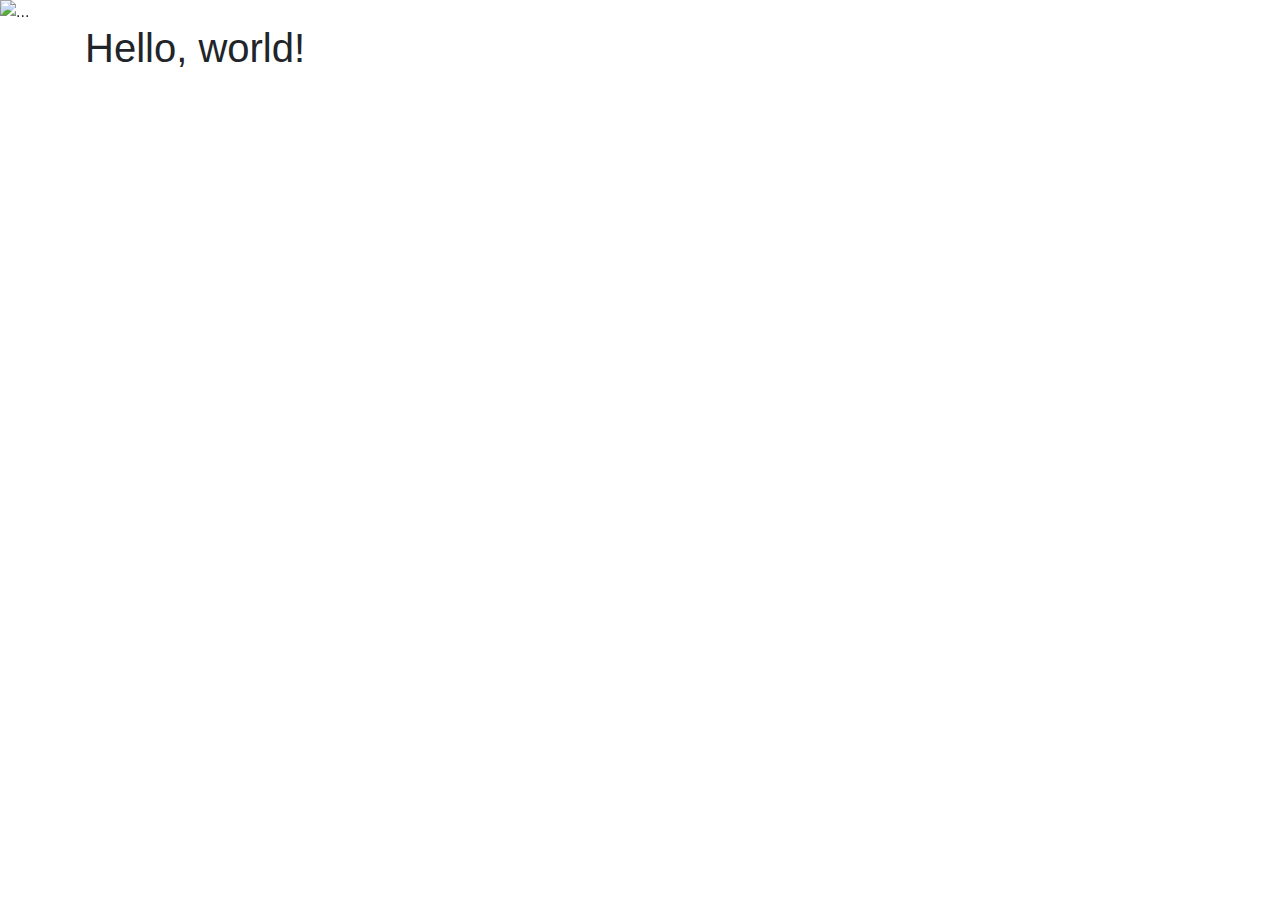
==== index.html @ 35daef99 "Archivos iniciales" ====
<!doctype html>
<html lang="es">
  <head>
    <meta charset="utf-8">
    <meta name="viewport" content="width=device-width, initial-scale=1, shrink-to-fit=no">
    <link rel="stylesheet" href="https://stackpath.bootstrapcdn.com/bootstrap/4.5.2/css/bootstrap.min.css" integrity="sha384-JcKb8q3iqJ61gNV9KGb8thSsNjpSL0n8PARn9HuZOnIxN0hoP+VmmDGMN5t9UJ0Z" crossorigin="anonymous">
    <title>Best Games 2020</title>
  </head>
  <body>
    <div id="carouselExampleCaptions" class="carousel slide carousel-fade" data-ride="carousel">
  <ol class="carousel-indicators">
    <li data-target="#carouselExampleCaptions" data-slide-to="0" class="active"></li>
    <li data-target="#carouselExampleCaptions" data-slide-to="1"></li>
    <li data-target="#carouselExampleCaptions" data-slide-to="2"></li>
  </ol>
  <div class="carousel-inner">
    <div class="carousel-item active">
      <img src="http://via.placeholder.com/1600x900" class="d-block w-100" alt="...">
      <div class="carousel-caption d-none d-md-block">
        <h5>First slide label</h5>
        <p>Nulla vitae elit libero, a pharetra augue mollis interdum.</p>
      </div>
    </div>
    <div class="carousel-item">
      <img src="http://via.placeholder.com/1920x1080" class="d-block w-100" alt="...">
      <div class="carousel-caption d-none d-md-block">
        <h5>Second slide label</h5>
        <p>Lorem ipsum dolor sit amet, consectetur adipiscing elit.</p>
      </div>
    </div>
    <div class="carousel-item">
      <img src="http://via.placeholder.com/1920x1080" class="d-block w-100" alt="...">
      <div class="carousel-caption d-none d-md-block">
        <h5>Third slide label</h5>
        <p>Praesent commodo cursus magna, vel scelerisque nisl consectetur.</p>
      </div>
    </div>
  </div>
  <a class="carousel-control-prev" href="#carouselExampleCaptions" role="button" data-slide="prev">
    <span class="carousel-control-prev-icon" aria-hidden="true"></span>
    <span class="sr-only">Previous</span>
  </a>
  <a class="carousel-control-next" href="#carouselExampleCaptions" role="button" data-slide="next">
    <span class="carousel-control-next-icon" aria-hidden="true"></span>
    <span class="sr-only">Next</span>
  </a>
</div>
    <div class="container">
      <h1>Hello, world!</h1>
    </div>
    

    <!-- Optional JavaScript -->
    <!-- jQuery first, then Popper.js, then Bootstrap JS -->
    <script src="https://code.jquery.com/jquery-3.5.1.slim.min.js" integrity="sha384-DfXdz2htPH0lsSSs5nCTpuj/zy4C+OGpamoFVy38MVBnE+IbbVYUew+OrCXaRkfj" crossorigin="anonymous"></script>
    <script src="https://cdn.jsdelivr.net/npm/popper.js@1.16.1/dist/umd/popper.min.js" integrity="sha384-9/reFTGAW83EW2RDu2S0VKaIzap3H66lZH81PoYlFhbGU+6BZp6G7niu735Sk7lN" crossorigin="anonymous"></script>
    <script src="https://stackpath.bootstrapcdn.com/bootstrap/4.5.2/js/bootstrap.min.js" integrity="sha384-B4gt1jrGC7Jh4AgTPSdUtOBvfO8shuf57BaghqFfPlYxofvL8/KUEfYiJOMMV+rV" crossorigin="anonymous"></script>
  </body>
</html>
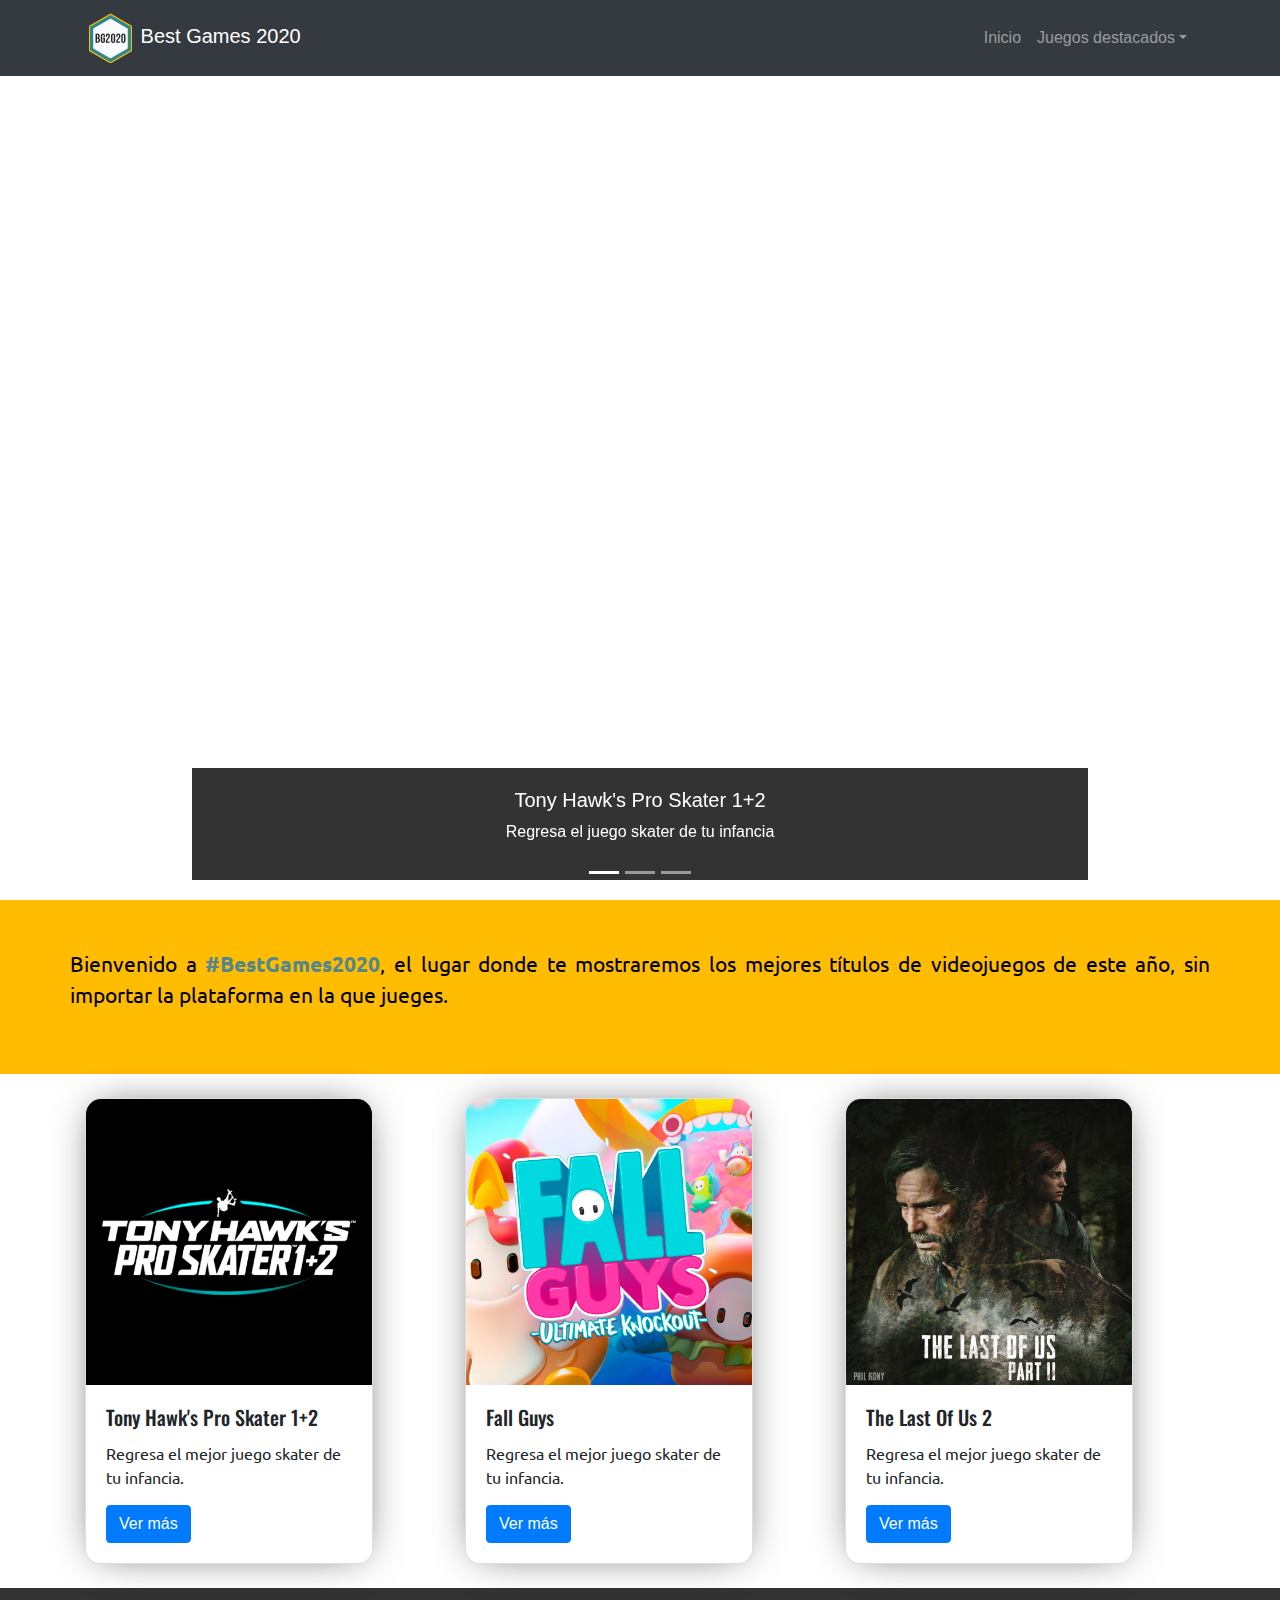
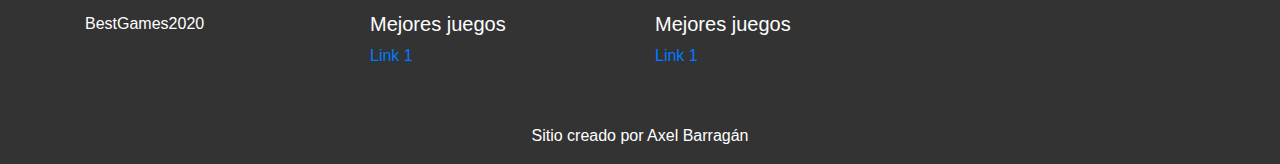
==== commit 430008bf: "Avances generales" ====
--- a/index.html
+++ b/index.html
@@ -4,52 +4,144 @@
     <meta charset="utf-8">
     <meta name="viewport" content="width=device-width, initial-scale=1, shrink-to-fit=no">
     <link rel="stylesheet" href="https://stackpath.bootstrapcdn.com/bootstrap/4.5.2/css/bootstrap.min.css" integrity="sha384-JcKb8q3iqJ61gNV9KGb8thSsNjpSL0n8PARn9HuZOnIxN0hoP+VmmDGMN5t9UJ0Z" crossorigin="anonymous">
+    <link rel="stylesheet" type="text/css" href="css/main.css">
+    <link rel="icon" href="favicon.png">
     <title>Best Games 2020</title>
   </head>
   <body>
-    <div id="carouselExampleCaptions" class="carousel slide carousel-fade" data-ride="carousel">
-  <ol class="carousel-indicators">
-    <li data-target="#carouselExampleCaptions" data-slide-to="0" class="active"></li>
-    <li data-target="#carouselExampleCaptions" data-slide-to="1"></li>
-    <li data-target="#carouselExampleCaptions" data-slide-to="2"></li>
-  </ol>
-  <div class="carousel-inner">
-    <div class="carousel-item active">
-      <img src="http://via.placeholder.com/1600x900" class="d-block w-100" alt="...">
-      <div class="carousel-caption d-none d-md-block">
-        <h5>First slide label</h5>
-        <p>Nulla vitae elit libero, a pharetra augue mollis interdum.</p>
+    <!-- Navbar -->
+    <nav class="navbar navbar-expand-sm navbar-dark bg-dark fixed-top">
+      <div class="container">
+        <a data-scroll class="navbar-brand" href="#page-top">
+          <img src="img/logo.png" width="50" height="50" class="d-inline-block" alt=""> Best Games 2020
+        </a>
+        <button class="navbar-toggler" type="button" data-toggle="collapse" data-target="#navbar" aria-controls="navbar" aria-expanded="false" aria-label="Toggle navigation">
+          <span class="navbar-toggler-icon"></span>
+        </button>
+        <div class="collapse navbar-collapse" id="navbar">
+          <ul class="navbar-nav ml-auto">
+            <li class="nav-item">
+              <a data-scroll class="nav-link" href="#page-top">Inicio</a>
+            </li>
+            <li class="nav-item dropdown">
+              <a class="nav-link dropdown-toggle" href="#" id="navbarDropdown" role="button" data-toggle="dropdown" aria-haspopup="true" aria-expanded="false">Juegos destacados</a>
+              <div class="dropdown-menu" aria-labelledby="navbarDropdown">
+                <a class="dropdown-item" href="#">Tony Hawk's Pro Skater 1+2</a>
+                <a class="dropdown-item" href="#">Fall Guys</a>
+                <a class="dropdown-item" href="#">The Last Of Us 2</a>
+              </div>
+            </li>
+          </ul>
+        </div>
+      </div>
+    </nav>
+    <!-- /Navbar -->
+    <!-- Carrusel -->
+    <div id="carruselBestGames" class="carousel slide carousel-fade" data-ride="carousel">
+      <ol class="carousel-indicators">
+        <li data-target="#carruselBestGames" data-slide-to="0" class="active"></li>
+        <li data-target="#carruselBestGames" data-slide-to="1"></li>
+        <li data-target="#carruselBestGames" data-slide-to="2"></li>
+      </ol>
+      <div class="carousel-inner">
+        <div class="carousel-item active">
+          <img src="https://wallpapercave.com/wp/wp6369579.jpg" class="d-block w-100" alt="...">
+          <div class="carousel-caption d-none d-md-block">
+            <h5>Tony Hawk's Pro Skater 1+2</h5>
+            <p>Regresa el juego skater de tu infancia</p>
+          </div>
+        </div>
+        <div class="carousel-item">
+          <img src="https://generacionxbox.com/wp-content/uploads/2020/08/Fall-Guys-1.jpg" class="d-block w-100" alt="...">
+          <div class="carousel-caption d-none d-md-block">
+            <h5>Fall Guys</h5>
+            <p>Atrévete a desafiar a otros para llegar a la corona final.</p>
+          </div>
+        </div>
+        <div class="carousel-item">
+          <img src="https://s3.us-east-1.amazonaws.com/nd.images/uploads/d20161201_03_Reveal_Trailer_Thumbs_01.jpg" class="d-block w-100" alt="...">
+          <div class="carousel-caption d-none d-md-block">
+            <h5>The Last Of Us 2</h5>
+            <p>Después de una enorme espera ha regresado Ellie y Joel para continuar con esta aventura.</p>
+          </div>
+        </div>
+      </div>
+      <a class="carousel-control-prev" href="#carruselBestGames" role="button" data-slide="prev">
+        <span class="carousel-control-prev-icon" aria-hidden="true"></span>
+        <span class="sr-only">Previous</span>
+      </a>
+      <a class="carousel-control-next" href="#carruselBestGames" role="button" data-slide="next">
+        <span class="carousel-control-next-icon" aria-hidden="true"></span>
+        <span class="sr-only">Next</span>
+      </a>
+    </div>
+    <section class="bg-naranja">
+      <div class="container">
+        <div class="row py-5">
+          <p class="texto-bienvenida">Bienvenido a <span class="texto-hashtag">#BestGames2020</span>, el lugar donde te mostraremos los mejores títulos de videojuegos de este año, sin importar la plataforma en la que jueges.</p>
+        </div>
+      </div>
+    </section>
+    <div class="container">
+      <div class="row py-4">
+        <div class="col">
+          <div class="card" style="width: 18rem;">
+            <img src="img/tony-500.jpg" class="card-img-top" alt="...">
+            <div class="card-body">
+              <h5 class="card-title">Tony Hawk's Pro Skater 1+2</h5>
+              <p class="card-text">Regresa el mejor juego skater de tu infancia.</p>
+              <a href="#" class="btn btn-primary">Ver más</a>
+            </div>
+          </div>
+        </div>
+        <div class="col">
+          <div class="card" style="width: 18rem;">
+            <img src="img/fall-500.jpg" class="card-img-top" alt="...">
+            <div class="card-body">
+              <h5 class="card-title">Fall Guys</h5>
+              <p class="card-text">Regresa el mejor juego skater de tu infancia.</p>
+              <a href="#" class="btn btn-primary">Ver más</a>
+            </div>
+          </div>
+        </div>
+        <div class="col">
+          <div class="card" style="width: 18rem;">
+            <img src="img/tlou2-500.jpg" class="card-img-top" alt="...">
+            <div class="card-body">
+              <h5 class="card-title">The Last Of Us 2</h5>
+              <p class="card-text">Regresa el mejor juego skater de tu infancia.</p>
+              <a href="#" class="btn btn-primary">Ver más</a>
+            </div>
+          </div>
+        </div>
       </div>
     </div>
-    <div class="carousel-item">
-      <img src="http://via.placeholder.com/1920x1080" class="d-block w-100" alt="...">
-      <div class="carousel-caption d-none d-md-block">
-        <h5>Second slide label</h5>
-        <p>Lorem ipsum dolor sit amet, consectetur adipiscing elit.</p>
+    <footer>
+      <div class="container">
+        <div class="row py-4">
+          <div class="col-lg-3">
+            <p>BestGames2020</p>
+          </div>
+          <div class="col-lg-3">
+            <h5>Mejores juegos</h5>
+            <ul class="list-unstyled">
+              <li>
+                <a href="#!">Link 1</a>
+              </li>
+            </ul>
+          </div>
+          <div class="col-lg-3">
+            <h5>Mejores juegos</h5>
+            <ul class="list-unstyled">
+              <li>
+                <a href="#!">Link 1</a>
+              </li>
+            </ul>
+          </div>
+        </div>
+        <div class="footer-copyright text-center py-3">Sitio creado por Axel Barragán</div>
       </div>
-    </div>
-    <div class="carousel-item">
-      <img src="http://via.placeholder.com/1920x1080" class="d-block w-100" alt="...">
-      <div class="carousel-caption d-none d-md-block">
-        <h5>Third slide label</h5>
-        <p>Praesent commodo cursus magna, vel scelerisque nisl consectetur.</p>
-      </div>
-    </div>
-  </div>
-  <a class="carousel-control-prev" href="#carouselExampleCaptions" role="button" data-slide="prev">
-    <span class="carousel-control-prev-icon" aria-hidden="true"></span>
-    <span class="sr-only">Previous</span>
-  </a>
-  <a class="carousel-control-next" href="#carouselExampleCaptions" role="button" data-slide="next">
-    <span class="carousel-control-next-icon" aria-hidden="true"></span>
-    <span class="sr-only">Next</span>
-  </a>
-</div>
-    <div class="container">
-      <h1>Hello, world!</h1>
-    </div>
-    
-
+    </footer>
     <!-- Optional JavaScript -->
     <!-- jQuery first, then Popper.js, then Bootstrap JS -->
     <script src="https://code.jquery.com/jquery-3.5.1.slim.min.js" integrity="sha384-DfXdz2htPH0lsSSs5nCTpuj/zy4C+OGpamoFVy38MVBnE+IbbVYUew+OrCXaRkfj" crossorigin="anonymous"></script>
--- a/css/main.css
+++ b/css/main.css
@@ -0,0 +1,63 @@
+/*CSS*/
+
+@import url('https://fonts.googleapis.com/css2?family=Oswald:wght@300&display=swap');
+@import url('https://fonts.googleapis.com/css2?family=Ubuntu&display=swap');
+
+
+.bg-naranja {
+	background-color: #FFBC00;
+}
+
+/*CARRUSEL*/
+.carousel-item {
+  height: 100vh;
+  min-height: 350px;
+  background: no-repeat center center scroll;
+  -webkit-background-size: cover;
+  -moz-background-size: cover;
+  -o-background-size: cover;
+  background-size: cover;
+}
+.carousel-caption {
+	background-color: rgba(0,0,0,0.8);
+}
+
+.texto-bienvenida {
+	color: #000;
+	text-align: justify;
+	font-size: 1.3em;
+	font-family: 'Ubuntu', sans-serif;
+}
+.texto-hashtag {
+	font-weight: 600;
+	color: #55868C;
+}
+
+
+.card {
+	/*border: 1px solid #333;*/
+	border-radius: 15px;
+	-webkit-box-shadow: 0px 0px 41px -13px rgba(0,0,0,0.75);
+    -moz-box-shadow: 0px 0px 41px -13px rgba(0,0,0,0.75);
+    box-shadow: 0px 0px 41px -13px rgba(0,0,0,0.75);
+}
+.card:hover {
+	-webkit-box-shadow: 0px 0px 75px -38px rgba(0,0,0,0.75);
+-moz-box-shadow: 0px 0px 75px -38px rgba(0,0,0,0.75);
+box-shadow: 0px 0px 75px -38px rgba(0,0,0,0.75);	
+}
+.card-title {
+	font-family: 'Oswald', sans-serif;
+}
+.card-text {
+	font-family: 'Ubuntu', sans-serif;
+}
+.card-img-top {
+	border-radius: 15px 15px 0 0;
+}
+
+/*FOOTER*/
+footer {
+	background-color: #333;
+	color: #FFF;
+}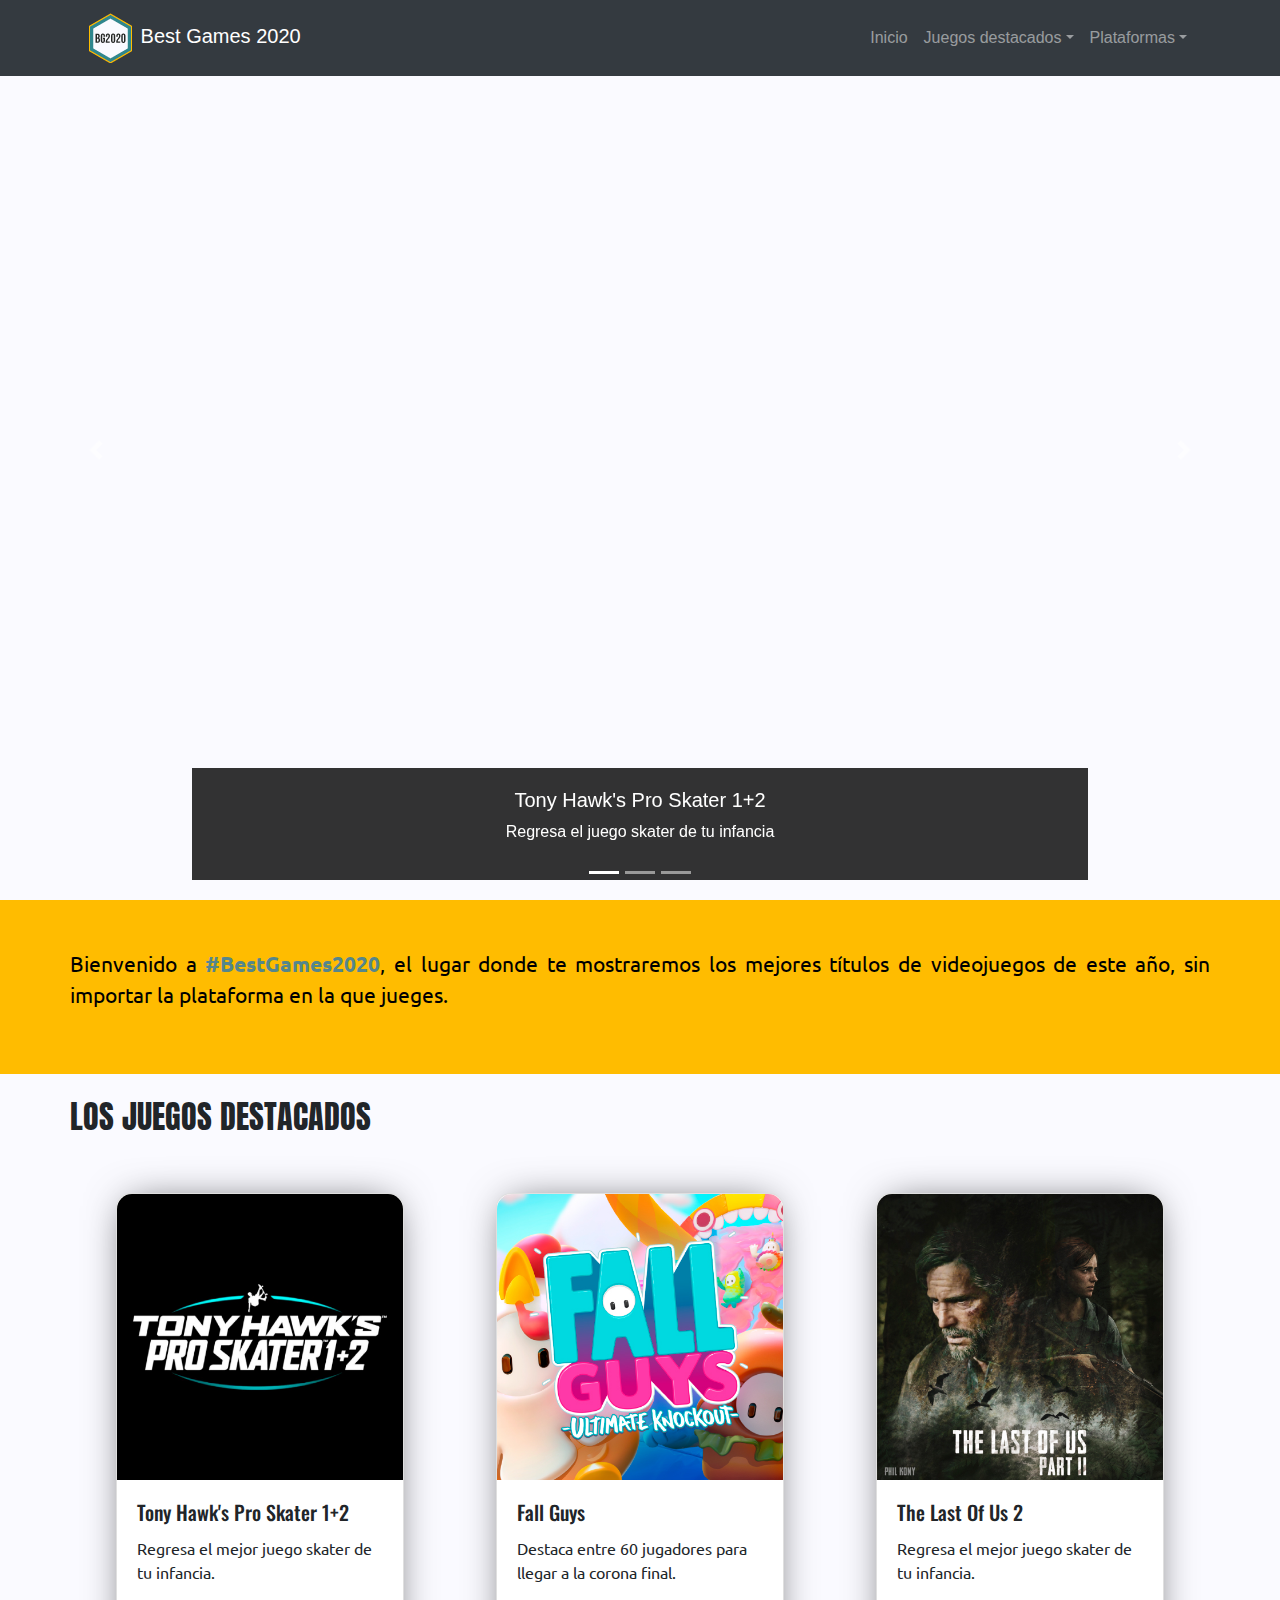
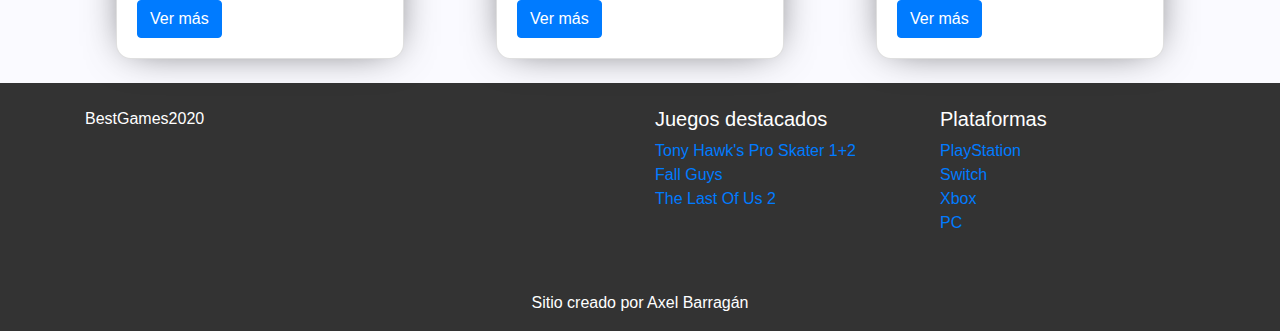
==== commit e2650f68: "Avances generales" ====
--- a/index.html
+++ b/index.html
@@ -12,7 +12,7 @@
     <!-- Navbar -->
     <nav class="navbar navbar-expand-sm navbar-dark bg-dark fixed-top">
       <div class="container">
-        <a data-scroll class="navbar-brand" href="#page-top">
+        <a data-scroll class="navbar-brand" href="index.html">
           <img src="img/logo.png" width="50" height="50" class="d-inline-block" alt=""> Best Games 2020
         </a>
         <button class="navbar-toggler" type="button" data-toggle="collapse" data-target="#navbar" aria-controls="navbar" aria-expanded="false" aria-label="Toggle navigation">
@@ -27,8 +27,17 @@
               <a class="nav-link dropdown-toggle" href="#" id="navbarDropdown" role="button" data-toggle="dropdown" aria-haspopup="true" aria-expanded="false">Juegos destacados</a>
               <div class="dropdown-menu" aria-labelledby="navbarDropdown">
                 <a class="dropdown-item" href="#">Tony Hawk's Pro Skater 1+2</a>
-                <a class="dropdown-item" href="#">Fall Guys</a>
+                <a class="dropdown-item" href="juegos/fall-guys.html">Fall Guys</a>
                 <a class="dropdown-item" href="#">The Last Of Us 2</a>
+              </div>
+            </li>
+            <li class="nav-item dropdown">
+              <a class="nav-link dropdown-toggle" href="#" id="navbarDropdown" role="button" data-toggle="dropdown" aria-haspopup="true" aria-expanded="false">Plataformas</a>
+              <div class="dropdown-menu" aria-labelledby="navbarDropdown">
+                <a class="dropdown-item" href="#">PlayStation</a>
+                <a class="dropdown-item" href="#">Switch</a>
+                <a class="dropdown-item" href="#">Xbox</a>
+                <a class="dropdown-item" href="#">PC</a>
               </div>
             </li>
           </ul>
@@ -45,7 +54,7 @@
       </ol>
       <div class="carousel-inner">
         <div class="carousel-item active">
-          <img src="https://wallpapercave.com/wp/wp6369579.jpg" class="d-block w-100" alt="...">
+          <img src="https://wallpapercave.com/wp/wp6369579.jpg" class="" alt="...">
           <div class="carousel-caption d-none d-md-block">
             <h5>Tony Hawk's Pro Skater 1+2</h5>
             <p>Regresa el juego skater de tu infancia</p>
@@ -84,8 +93,11 @@
     </section>
     <div class="container">
       <div class="row py-4">
+        <h2 class="subtema">Los juegos destacados</h2>
+      </div>
+      <div class="row py-4">
         <div class="col">
-          <div class="card" style="width: 18rem;">
+          <div class="card mx-auto" style="width: 18rem;">
             <img src="img/tony-500.jpg" class="card-img-top" alt="...">
             <div class="card-body">
               <h5 class="card-title">Tony Hawk's Pro Skater 1+2</h5>
@@ -95,17 +107,17 @@
           </div>
         </div>
         <div class="col">
-          <div class="card" style="width: 18rem;">
+          <div class="card mx-auto" style="width: 18rem;">
             <img src="img/fall-500.jpg" class="card-img-top" alt="...">
             <div class="card-body">
               <h5 class="card-title">Fall Guys</h5>
-              <p class="card-text">Regresa el mejor juego skater de tu infancia.</p>
-              <a href="#" class="btn btn-primary">Ver más</a>
+              <p class="card-text">Destaca entre 60 jugadores para llegar a la corona final.</p>
+              <a href="juegos/fall-guys.html" class="btn btn-primary">Ver más</a>
             </div>
           </div>
         </div>
         <div class="col">
-          <div class="card" style="width: 18rem;">
+          <div class="card mx-auto" style="width: 18rem;">
             <img src="img/tlou2-500.jpg" class="card-img-top" alt="...">
             <div class="card-body">
               <h5 class="card-title">The Last Of Us 2</h5>
@@ -119,22 +131,37 @@
     <footer>
       <div class="container">
         <div class="row py-4">
-          <div class="col-lg-3">
+          <div class="col-lg-6">
             <p>BestGames2020</p>
           </div>
           <div class="col-lg-3">
-            <h5>Mejores juegos</h5>
+            <h5>Juegos destacados</h5>
             <ul class="list-unstyled">
               <li>
-                <a href="#!">Link 1</a>
+                <a href="#!">Tony Hawk's Pro Skater 1+2</a>
+              </li>
+              <li>
+                <a href="#!">Fall Guys</a>
+              </li>
+              <li>
+                <a href="#!">The Last Of Us 2</a>
               </li>
             </ul>
           </div>
           <div class="col-lg-3">
-            <h5>Mejores juegos</h5>
+            <h5>Plataformas</h5>
             <ul class="list-unstyled">
               <li>
-                <a href="#!">Link 1</a>
+                <a href="#!">PlayStation</a>
+              </li>
+              <li>
+                <a href="#!">Switch</a>
+              </li>
+              <li>
+                <a href="#!">Xbox</a>
+              </li>
+              <li>
+                <a href="#!">PC</a>
               </li>
             </ul>
           </div>
--- a/css/main.css
+++ b/css/main.css
@@ -1,11 +1,39 @@
 /*CSS*/
 
+/*TIPOGRAFIAS*/
 @import url('https://fonts.googleapis.com/css2?family=Oswald:wght@300&display=swap');
 @import url('https://fonts.googleapis.com/css2?family=Ubuntu&display=swap');
+@import url('https://fonts.googleapis.com/css2?family=Anton&display=swap');
+/*--*/
 
-
+/*GENERALES*/
+body {
+	background-color: #FAFAFF;
+}
 .bg-naranja {
 	background-color: #FFBC00;
+}
+.bg-azul {
+	background-color: #55868c;
+}
+.bg-palido {
+	background-color: #FAFAFF;
+}
+.img-responsive {
+    max-width:100%;
+    height:auto;
+}
+.checked {
+  color: orange;
+}
+.juego__disponible-img {
+ 	width: 20%;
+ }
+
+/*--*/
+.subtema {
+	font-family: 'Anton', sans-serif;
+	text-transform: uppercase;
 }
 
 /*CARRUSEL*/
@@ -60,4 +88,53 @@
 footer {
 	background-color: #333;
 	color: #FFF;
+}
+
+/*PAGINA JUEGO*/
+.header-juego {
+	height: 90vh;
+	background: no-repeat center center scroll;
+  -webkit-background-size: cover;
+  -moz-background-size: cover;
+  -o-background-size: cover;
+  background-size: cover;	
+}
+.header-fall_guys {
+	background-image: url(https://generacionxbox.com/wp-content/uploads/2020/08/Fall-Guys-1.jpg);
+}
+.texto-juego__descripcion {
+	color: #000;
+	text-align: justify;
+	font-size: 1.3em;
+	font-family: 'Ubuntu', sans-serif;
+}
+.juego__titulo-minititulo {
+	color: #2A2B2A;
+	text-transform: uppercase;
+}
+.no-pad {
+	padding-left: 0;
+	padding-right:0;
+}
+
+/*****/
+
+/*MEDIA QUERIES*/
+@media screen and (min-width: 380px) and (max-width: 767px) {
+	.carousel-item {
+  min-height: 350px;
+}
+	.texto-bienvenida {
+		padding: 0 20px;
+	}
+	.card {
+		margin: 30px 0;
+	}
+	.juego__padding-mobile {
+ 	padding: 20px 0;
+ }
+
+}
+@media screen and (max-width: 1024px) {
+
 }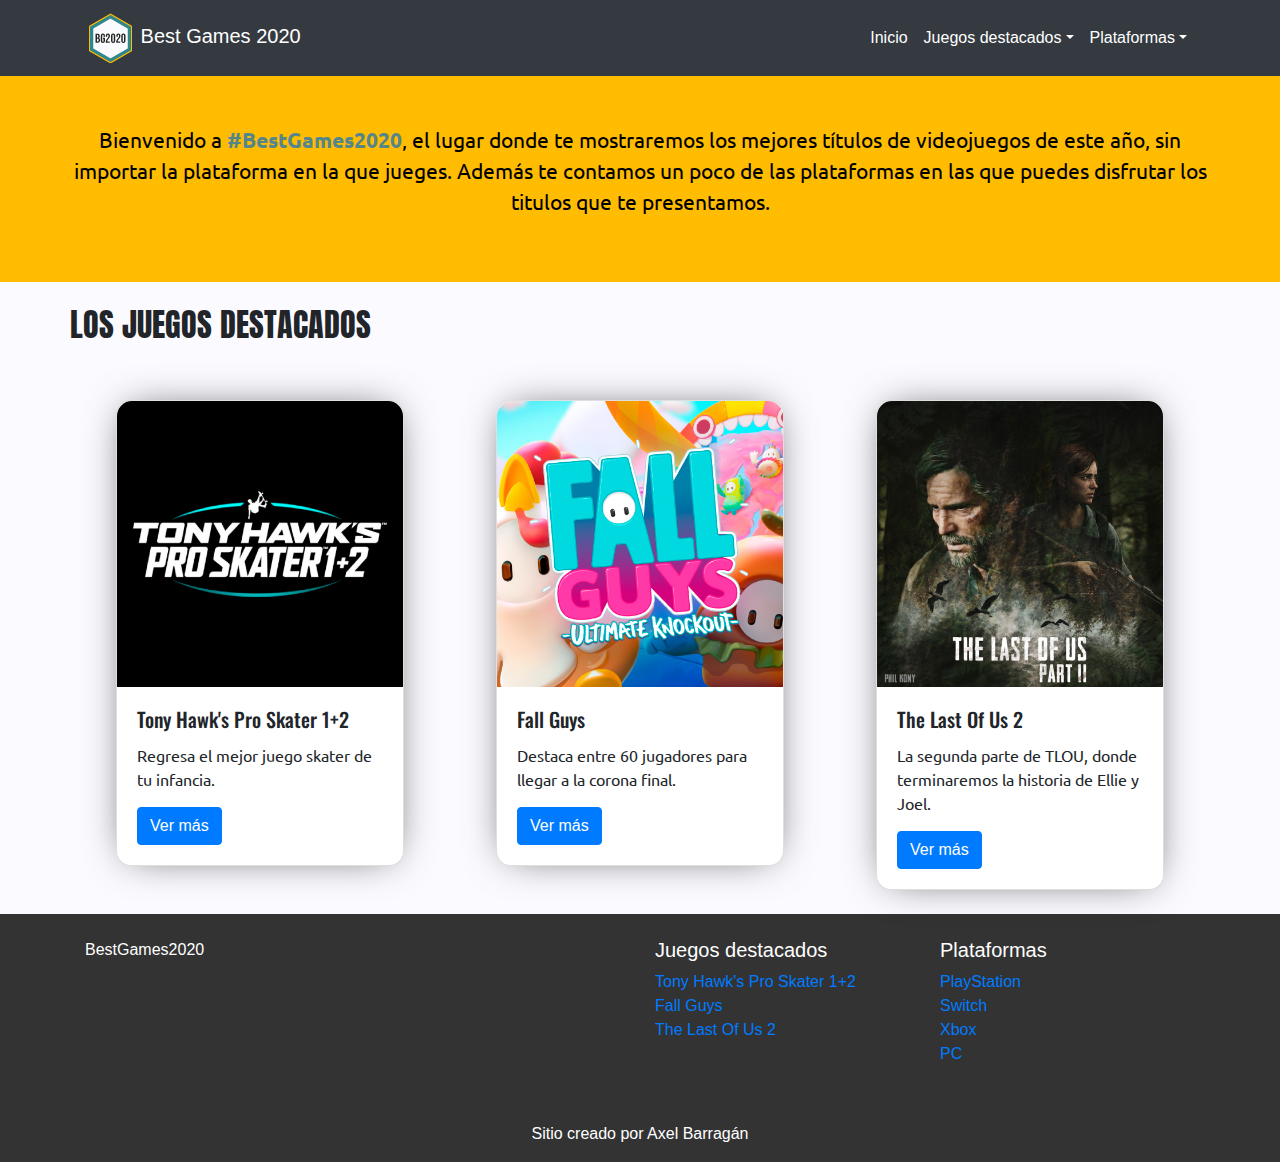
==== commit 1dd5e8fe: "Avances generales" ====
--- a/index.html
+++ b/index.html
@@ -4,13 +4,15 @@
     <meta charset="utf-8">
     <meta name="viewport" content="width=device-width, initial-scale=1, shrink-to-fit=no">
     <link rel="stylesheet" href="https://stackpath.bootstrapcdn.com/bootstrap/4.5.2/css/bootstrap.min.css" integrity="sha384-JcKb8q3iqJ61gNV9KGb8thSsNjpSL0n8PARn9HuZOnIxN0hoP+VmmDGMN5t9UJ0Z" crossorigin="anonymous">
+    <link rel="stylesheet" type="text/css" href="https://cdnjs.cloudflare.com/ajax/libs/OwlCarousel2/2.3.4/assets/owl.carousel.min.css">
+    <link rel="stylesheet" type="text/css" href="https://cdnjs.cloudflare.com/ajax/libs/OwlCarousel2/2.3.4/assets/owl.theme.green.min.css">
     <link rel="stylesheet" type="text/css" href="css/main.css">
     <link rel="icon" href="favicon.png">
     <title>Best Games 2020</title>
   </head>
   <body>
     <!-- Navbar -->
-    <nav class="navbar navbar-expand-sm navbar-dark bg-dark fixed-top">
+    <nav class="navbar navbar-expand-sm navbar-dark bg-dark sticky-top">
       <div class="container">
         <a data-scroll class="navbar-brand" href="index.html">
           <img src="img/logo.png" width="50" height="50" class="d-inline-block" alt=""> Best Games 2020
@@ -26,15 +28,15 @@
             <li class="nav-item dropdown">
               <a class="nav-link dropdown-toggle" href="#" id="navbarDropdown" role="button" data-toggle="dropdown" aria-haspopup="true" aria-expanded="false">Juegos destacados</a>
               <div class="dropdown-menu" aria-labelledby="navbarDropdown">
-                <a class="dropdown-item" href="#">Tony Hawk's Pro Skater 1+2</a>
+                <a class="dropdown-item" href="juegos/tony-hawk.html">Tony Hawk's Pro Skater 1+2</a>
                 <a class="dropdown-item" href="juegos/fall-guys.html">Fall Guys</a>
-                <a class="dropdown-item" href="#">The Last Of Us 2</a>
+                <a class="dropdown-item" href="juegos/tlou2.html">The Last Of Us 2</a>
               </div>
             </li>
             <li class="nav-item dropdown">
               <a class="nav-link dropdown-toggle" href="#" id="navbarDropdown" role="button" data-toggle="dropdown" aria-haspopup="true" aria-expanded="false">Plataformas</a>
               <div class="dropdown-menu" aria-labelledby="navbarDropdown">
-                <a class="dropdown-item" href="#">PlayStation</a>
+                <a class="dropdown-item" href="plataformas/ps4.html">PlayStation</a>
                 <a class="dropdown-item" href="#">Switch</a>
                 <a class="dropdown-item" href="#">Xbox</a>
                 <a class="dropdown-item" href="#">PC</a>
@@ -46,48 +48,22 @@
     </nav>
     <!-- /Navbar -->
     <!-- Carrusel -->
-    <div id="carruselBestGames" class="carousel slide carousel-fade" data-ride="carousel">
-      <ol class="carousel-indicators">
-        <li data-target="#carruselBestGames" data-slide-to="0" class="active"></li>
-        <li data-target="#carruselBestGames" data-slide-to="1"></li>
-        <li data-target="#carruselBestGames" data-slide-to="2"></li>
-      </ol>
-      <div class="carousel-inner">
-        <div class="carousel-item active">
-          <img src="https://wallpapercave.com/wp/wp6369579.jpg" class="" alt="...">
-          <div class="carousel-caption d-none d-md-block">
-            <h5>Tony Hawk's Pro Skater 1+2</h5>
-            <p>Regresa el juego skater de tu infancia</p>
-          </div>
-        </div>
-        <div class="carousel-item">
-          <img src="https://generacionxbox.com/wp-content/uploads/2020/08/Fall-Guys-1.jpg" class="d-block w-100" alt="...">
-          <div class="carousel-caption d-none d-md-block">
-            <h5>Fall Guys</h5>
-            <p>Atrévete a desafiar a otros para llegar a la corona final.</p>
-          </div>
-        </div>
-        <div class="carousel-item">
-          <img src="https://s3.us-east-1.amazonaws.com/nd.images/uploads/d20161201_03_Reveal_Trailer_Thumbs_01.jpg" class="d-block w-100" alt="...">
-          <div class="carousel-caption d-none d-md-block">
-            <h5>The Last Of Us 2</h5>
-            <p>Después de una enorme espera ha regresado Ellie y Joel para continuar con esta aventura.</p>
-          </div>
-        </div>
-      </div>
-      <a class="carousel-control-prev" href="#carruselBestGames" role="button" data-slide="prev">
-        <span class="carousel-control-prev-icon" aria-hidden="true"></span>
-        <span class="sr-only">Previous</span>
-      </a>
-      <a class="carousel-control-next" href="#carruselBestGames" role="button" data-slide="next">
-        <span class="carousel-control-next-icon" aria-hidden="true"></span>
-        <span class="sr-only">Next</span>
-      </a>
+    <div class="owl-carousel owl-theme">
+    <div class="item">
+      <img src="https://wallpapercave.com/wp/wp6369579.jpg">
     </div>
+    <div class="item">
+      <img src="https://generacionxbox.com/wp-content/uploads/2020/08/Fall-Guys-1.jpg">
+    </div>
+    <div class="item">
+      <img src="https://s3.us-east-1.amazonaws.com/nd.images/uploads/d20161201_03_Reveal_Trailer_Thumbs_01.jpg">
+    </div>
+</div>
+    <!-- /Carrusel -->
     <section class="bg-naranja">
       <div class="container">
         <div class="row py-5">
-          <p class="texto-bienvenida">Bienvenido a <span class="texto-hashtag">#BestGames2020</span>, el lugar donde te mostraremos los mejores títulos de videojuegos de este año, sin importar la plataforma en la que jueges.</p>
+          <p class="texto-bienvenida">Bienvenido a <span class="texto-hashtag">#BestGames2020</span>, el lugar donde te mostraremos los mejores títulos de videojuegos de este año, sin importar la plataforma en la que jueges. Además te contamos un poco de las plataformas en las que puedes disfrutar los titulos que te presentamos.</p>
         </div>
       </div>
     </section>
@@ -102,7 +78,7 @@
             <div class="card-body">
               <h5 class="card-title">Tony Hawk's Pro Skater 1+2</h5>
               <p class="card-text">Regresa el mejor juego skater de tu infancia.</p>
-              <a href="#" class="btn btn-primary">Ver más</a>
+              <a href="juegos/tony-hawk.html" class="btn btn-primary">Ver más</a>
             </div>
           </div>
         </div>
@@ -121,8 +97,8 @@
             <img src="img/tlou2-500.jpg" class="card-img-top" alt="...">
             <div class="card-body">
               <h5 class="card-title">The Last Of Us 2</h5>
-              <p class="card-text">Regresa el mejor juego skater de tu infancia.</p>
-              <a href="#" class="btn btn-primary">Ver más</a>
+              <p class="card-text">La segunda parte de TLOU, donde terminaremos la historia de Ellie y Joel.</p>
+              <a href="juegos/tlou2.html" class="btn btn-primary">Ver más</a>
             </div>
           </div>
         </div>
@@ -174,5 +150,7 @@
     <script src="https://code.jquery.com/jquery-3.5.1.slim.min.js" integrity="sha384-DfXdz2htPH0lsSSs5nCTpuj/zy4C+OGpamoFVy38MVBnE+IbbVYUew+OrCXaRkfj" crossorigin="anonymous"></script>
     <script src="https://cdn.jsdelivr.net/npm/popper.js@1.16.1/dist/umd/popper.min.js" integrity="sha384-9/reFTGAW83EW2RDu2S0VKaIzap3H66lZH81PoYlFhbGU+6BZp6G7niu735Sk7lN" crossorigin="anonymous"></script>
     <script src="https://stackpath.bootstrapcdn.com/bootstrap/4.5.2/js/bootstrap.min.js" integrity="sha384-B4gt1jrGC7Jh4AgTPSdUtOBvfO8shuf57BaghqFfPlYxofvL8/KUEfYiJOMMV+rV" crossorigin="anonymous"></script>
+    <script src="https://cdnjs.cloudflare.com/ajax/libs/OwlCarousel2/2.3.4/owl.carousel.min.js"></script>
+    <script src="js/main.js"></script>
   </body>
 </html>--- a/css/main.css
+++ b/css/main.css
@@ -30,6 +30,10 @@
  	width: 20%;
  }
 
+ a.nav-link {
+ 	color: #FFF !important;
+ }
+
 /*--*/
 .subtema {
 	font-family: 'Anton', sans-serif;
@@ -52,7 +56,7 @@
 
 .texto-bienvenida {
 	color: #000;
-	text-align: justify;
+	text-align: center;
 	font-size: 1.3em;
 	font-family: 'Ubuntu', sans-serif;
 }
@@ -102,9 +106,21 @@
 .header-fall_guys {
 	background-image: url(https://generacionxbox.com/wp-content/uploads/2020/08/Fall-Guys-1.jpg);
 }
+.header-tony_hawk {
+	background-image: url(https://wallpapercave.com/wp/wp6369579.jpg);
+}
+.header-tlou2 {
+	background-image: url("https://s3.us-east-1.amazonaws.com/nd.images/uploads/d20161201_03_Reveal_Trailer_Thumbs_01.jpg");
+}
 .texto-juego__descripcion {
 	color: #000;
 	text-align: justify;
+	font-size: 1.3em;
+	font-family: 'Ubuntu', sans-serif;
+}
+.texto-plataforma__descripcion {
+	color: #000;
+	text-align: center;
 	font-size: 1.3em;
 	font-family: 'Ubuntu', sans-serif;
 }
@@ -116,13 +132,23 @@
 	padding-left: 0;
 	padding-right:0;
 }
+.texto-plataforma__modelos {
+	font-family: 'Oswald', sans-serif;
+}
+/***/
+
+/*PAGINA PLATAFORMAS*/
+.header-ps4 {
+	background-image: url(https://images5.alphacoders.com/102/thumb-1920-1020604.jpg);
+}
+/***/
 
 /*****/
 
 /*MEDIA QUERIES*/
 @media screen and (min-width: 380px) and (max-width: 767px) {
 	.carousel-item {
-  min-height: 350px;
+  height: 350px;
 }
 	.texto-bienvenida {
 		padding: 0 20px;
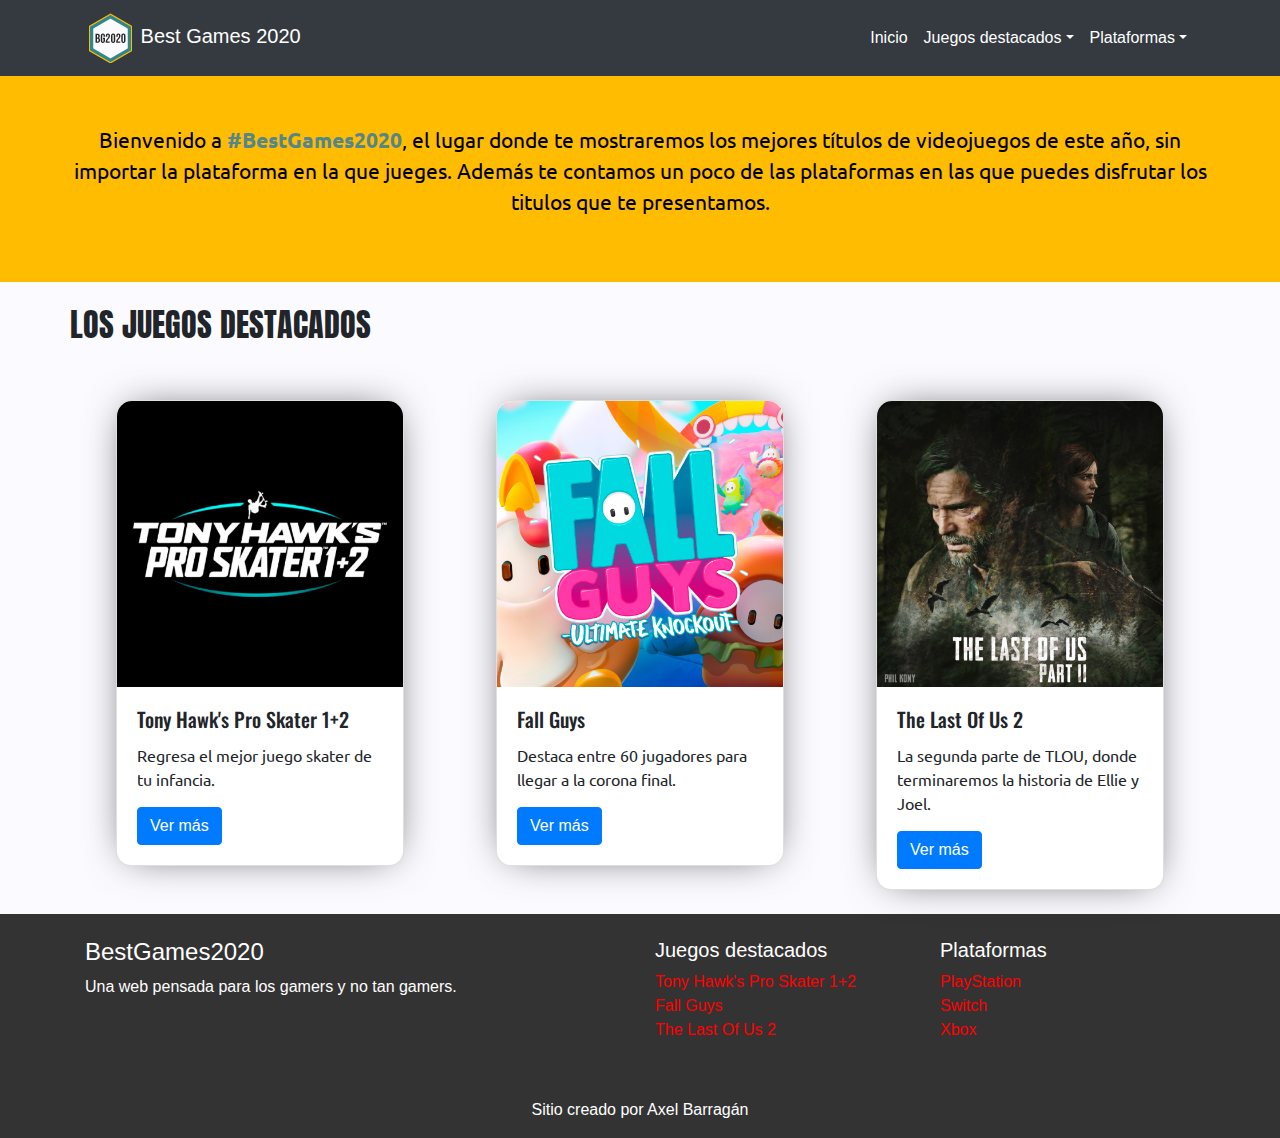
==== commit cf0508a5: "Avances para terminar" ====
--- a/index.html
+++ b/index.html
@@ -37,9 +37,8 @@
               <a class="nav-link dropdown-toggle" href="#" id="navbarDropdown" role="button" data-toggle="dropdown" aria-haspopup="true" aria-expanded="false">Plataformas</a>
               <div class="dropdown-menu" aria-labelledby="navbarDropdown">
                 <a class="dropdown-item" href="plataformas/ps4.html">PlayStation</a>
-                <a class="dropdown-item" href="#">Switch</a>
-                <a class="dropdown-item" href="#">Xbox</a>
-                <a class="dropdown-item" href="#">PC</a>
+                <a class="dropdown-item" href="plataformas/switch.html">Switch</a>
+                <a class="dropdown-item" href="plataformas/xbox.html">Xbox</a>
               </div>
             </li>
           </ul>
@@ -108,19 +107,20 @@
       <div class="container">
         <div class="row py-4">
           <div class="col-lg-6">
-            <p>BestGames2020</p>
+            <h4>BestGames2020</h4>
+            <p>Una web pensada para los gamers y no tan gamers.</p>
           </div>
           <div class="col-lg-3">
             <h5>Juegos destacados</h5>
             <ul class="list-unstyled">
               <li>
-                <a href="#!">Tony Hawk's Pro Skater 1+2</a>
+                <a href="juegos/tony-hawk.html">Tony Hawk's Pro Skater 1+2</a>
               </li>
               <li>
-                <a href="#!">Fall Guys</a>
+                <a href="juegos/fall-guys.html">Fall Guys</a>
               </li>
               <li>
-                <a href="#!">The Last Of Us 2</a>
+                <a href="juegos/tlou2.html">The Last Of Us 2</a>
               </li>
             </ul>
           </div>
@@ -128,16 +128,13 @@
             <h5>Plataformas</h5>
             <ul class="list-unstyled">
               <li>
-                <a href="#!">PlayStation</a>
+                <a href="plataformas/ps4.html">PlayStation</a>
               </li>
               <li>
-                <a href="#!">Switch</a>
+                <a href="plataformas/switch.html">Switch</a>
               </li>
               <li>
-                <a href="#!">Xbox</a>
-              </li>
-              <li>
-                <a href="#!">PC</a>
+                <a href="plataformas/xbox.html">Xbox</a>
               </li>
             </ul>
           </div>
--- a/css/main.css
+++ b/css/main.css
@@ -23,22 +23,18 @@
     max-width:100%;
     height:auto;
 }
-.checked {
-  color: orange;
-}
-.juego__disponible-img {
- 	width: 20%;
- }
-
- a.nav-link {
- 	color: #FFF !important;
- }
-
-/*--*/
 .subtema {
 	font-family: 'Anton', sans-serif;
 	text-transform: uppercase;
 }
+/***/
+
+/*NAVBAR*/
+ a.nav-link {
+ 	color: #FFF !important;
+ }
+/***/
+
 
 /*CARRUSEL*/
 .carousel-item {
@@ -53,7 +49,9 @@
 .carousel-caption {
 	background-color: rgba(0,0,0,0.8);
 }
+/**/
 
+/*INDEX*/
 .texto-bienvenida {
 	color: #000;
 	text-align: center;
@@ -64,14 +62,11 @@
 	font-weight: 600;
 	color: #55868C;
 }
-
-
 .card {
-	/*border: 1px solid #333;*/
 	border-radius: 15px;
 	-webkit-box-shadow: 0px 0px 41px -13px rgba(0,0,0,0.75);
-    -moz-box-shadow: 0px 0px 41px -13px rgba(0,0,0,0.75);
-    box-shadow: 0px 0px 41px -13px rgba(0,0,0,0.75);
+  -moz-box-shadow: 0px 0px 41px -13px rgba(0,0,0,0.75);
+  box-shadow: 0px 0px 41px -13px rgba(0,0,0,0.75);
 }
 .card:hover {
 	-webkit-box-shadow: 0px 0px 75px -38px rgba(0,0,0,0.75);
@@ -87,11 +82,15 @@
 .card-img-top {
 	border-radius: 15px 15px 0 0;
 }
+/***/
 
 /*FOOTER*/
 footer {
 	background-color: #333;
 	color: #FFF;
+}
+footer ul li a {
+	color: red !important;
 }
 
 /*PAGINA JUEGO*/
@@ -118,12 +117,6 @@
 	font-size: 1.3em;
 	font-family: 'Ubuntu', sans-serif;
 }
-.texto-plataforma__descripcion {
-	color: #000;
-	text-align: center;
-	font-size: 1.3em;
-	font-family: 'Ubuntu', sans-serif;
-}
 .juego__titulo-minititulo {
 	color: #2A2B2A;
 	text-transform: uppercase;
@@ -135,15 +128,39 @@
 .texto-plataforma__modelos {
 	font-family: 'Oswald', sans-serif;
 }
+.checked {
+  color: orange;
+}
+.juego__disponible-img {
+ 	width: 20%;
+ }
 /***/
 
 /*PAGINA PLATAFORMAS*/
+.header-plataformas {
+	height: 70vh;
+	background: no-repeat center center scroll;
+  -webkit-background-size: cover;
+  -moz-background-size: cover;
+  -o-background-size: cover;
+  background-size: cover;	
+}
 .header-ps4 {
 	background-image: url(https://images5.alphacoders.com/102/thumb-1920-1020604.jpg);
 }
+.header-switch {
+	background-image: url(https://wallpapercave.com/wp/wp2241764.jpg);
+}
+.header-xbox {
+	background-image: url(https://i1.wp.com/hooli.com.do/wp-content/uploads/2017/10/Xbox-One-Green-Logo-1-Wallpaper-1920x1080-WideWallpapersHD.jpg);
+}
+.texto-plataforma__descripcion {
+	color: #000;
+	text-align: center;
+	font-size: 1.3em;
+	font-family: 'Ubuntu', sans-serif;
+}
 /***/
-
-/*****/
 
 /*MEDIA QUERIES*/
 @media screen and (min-width: 380px) and (max-width: 767px) {
